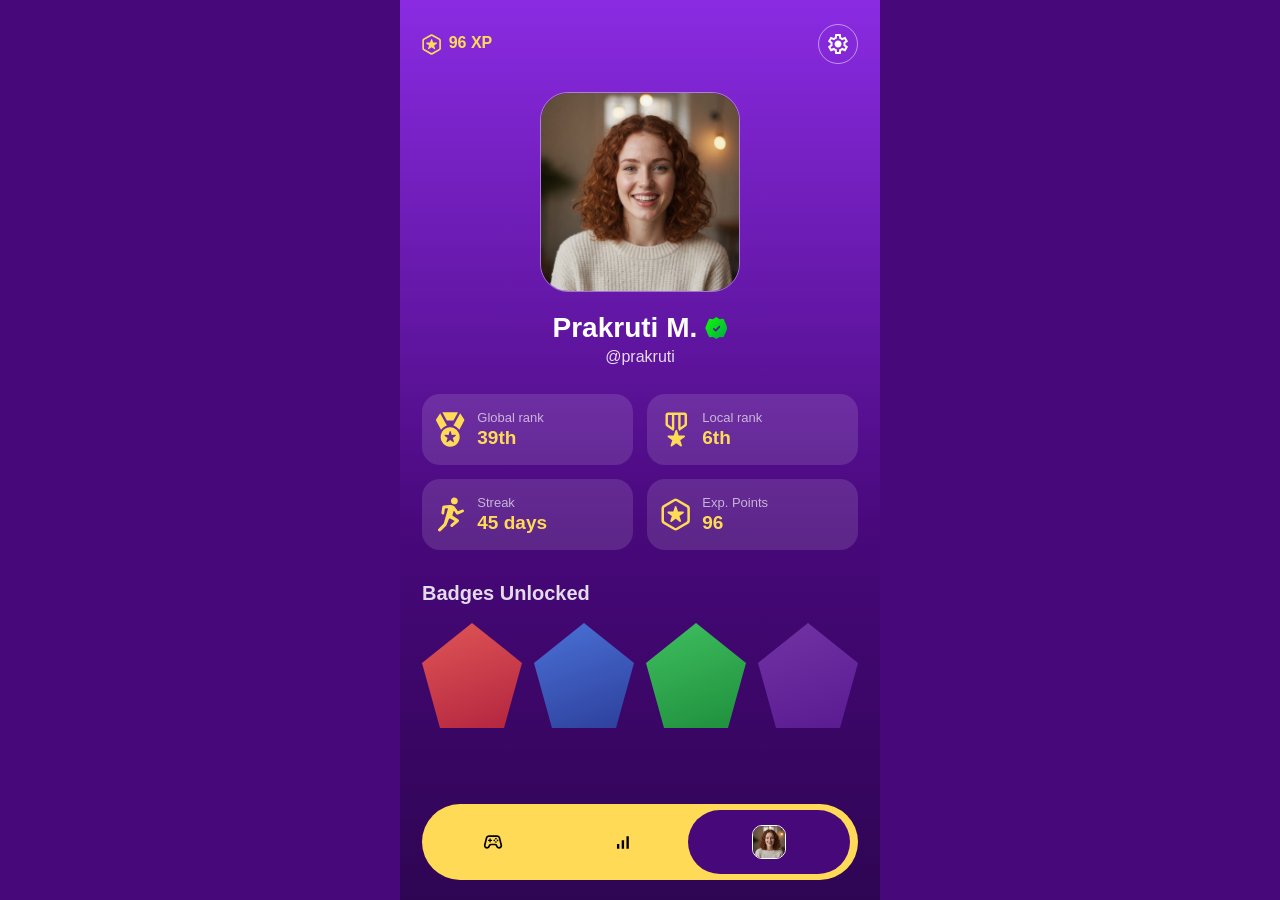
==== index.html @ 7dae18c5 "landing page designed" ====
<!DOCTYPE html>
<html lang="en">
<head>
  <meta charset="UTF-8">
  <meta name="viewport" content="width=device-width, initial-scale=1.0, maximum-scale=1.0, user-scalable=no">
  <title>Profile</title>
  <link rel="stylesheet" href="styles/styles.css">
</head>
<body>

<div class="phone">

  <!-- Top bar -->
  <div class="topbar">
    <div class="xp-badge">
      <div class="Shape">
        <img src="assets/icons/starshape.svg" class="gear-icon" alt="XP">
      </div>
      <span class="XP">96 XP</span>
    </div>

    <div class="Stack">
      <img src="assets/icons/settinhg-white.svg" class="gear-icon" alt="Settings">
    </div>
  </div>

  <!-- Avatar -->
  <div class="photo-wrap">
    <img src="assets/icons/Silvia.avif" alt="Prakruti M." class="photo">
  </div>

  <!-- Name -->
  <div class="name-row">
    <h1 class="name">Prakruti M.</h1>

    <div class="verified-badge">
      <svg viewBox="0 0 24 24" fill="none">
        <path
          d="M7 12.5L10.5 16L17.5 8.5"
          stroke="#5A1295"
          stroke-width="3"
          stroke-linecap="round"
          stroke-linejoin="round" />
      </svg>
    </div>
  </div>

  <p class="username">@prakruti</p>

  <!-- Stats -->
  <div class="stats-grid">

    <div class="stat-card">
      <img src="assets/icons/globalrank-shape-4.svg" class="stat-icon" alt="">
      <div class="stat-text">
        <span class="stat-label">Global rank</span>
        <span class="stat-value">39th</span>
      </div>
    </div>

    <div class="stat-card">
      <img src="assets/icons/localrank-shape-3.svg" class="stat-icon" alt="">
      <div class="stat-text">
        <span class="stat-label">Local rank</span>
        <span class="stat-value">6th</span>
      </div>
    </div>

    <div class="stat-card">
      <img src="assets/icons/streak-shape-2.svg" class="stat-icon" alt="">
      <div class="stat-text">
        <span class="stat-label">Streak</span>
        <span class="stat-value">45 days</span>
      </div>
    </div>

    <div class="stat-card">
      <img src="assets/icons/starshape.svg" class="stat-icon" alt="">
      <div class="stat-text">
        <span class="stat-label">Exp. Points</span>
        <span class="stat-value">96</span>
      </div>
    </div>

  </div>

  <!-- Badges -->
  <h2 class="badges-title">Badges Unlocked</h2>

  <div class="badges-row">
    <div class="badge badge-red"></div>
    <div class="badge badge-blue"></div>
    <div class="badge badge-green"></div>
    <div class="badge badge-purple"></div>
  </div>

  <!-- Bottom Navigation -->
  <nav class="bottom-nav">

    <button class="play" type="button" aria-label="Play">
      <img
        src="assets/icons/joystick1.svg"
        class="controller-icon"
        alt="">
    </button>

    <button class="analyse" type="button" aria-label="Statistics">
      <img
        src="assets/icons/barchart.svg"
        class="barchart-symbol"
        alt="">
    </button>

    <button class="profile" type="button" aria-label="Profile">
      <div class="avatar">
        <img
          src="assets/icons/Silvia.avif"
          class="avatar-img"
          alt="Profile">
      </div>
    </button>

  </nav>

</div>

</body>
</html>
---- styles/styles.css ----
/* ============================
   RESET
============================ */
* {
  margin: 0;
  padding: 0;
  box-sizing: border-box;
}

body {
  font-family: 'SpaceGrotesk-Light_', -apple-system, BlinkMacSystemFont, sans-serif;
  background-color: #470879;
}

/* ============================
   PHONE / PAGE WRAPPER
   (mobile-only, flexbox column)
============================ */
.phone {
  width: 100%;
  max-width: 480px;
  min-height: 100vh;
  margin: 0 auto;
  display: flex;
  flex-direction: column;
  align-items: center;
  background: linear-gradient(180deg, #8a2be2 0%, #470879 60%, #2e0553 100%);
  padding: 24px 22px 100px 22px;
  overflow-x: hidden;
}

/* ============================
   TOP BAR
============================ */
.topbar {
  width: 100%;
  display: flex;
  flex-direction: row;
  justify-content: space-between;
  align-items: center;
  margin-bottom: 28px;
}

.xp-badge {
  display: flex;
  flex-direction: row;
  align-items: center;
  gap: 8px;
}

/* Star shape (given as solid block clipped to star) */
.Shape {
  /* width: 18.7px;
  height: 21px;
  flex-grow: 0;
  background-color: #ffda57;
  clip-path: polygon(
    50% 0%, 61% 35%, 98% 35%, 68% 57%,
    79% 91%, 50% 70%, 21% 91%, 32% 57%,
    2% 35%, 39% 35%
  ); */
  width: 18.7px;
  height: 21px;
  flex-grow: 0;
  /* background-color: #ffda57; */
}

.XP {
  width: 44px;
  height: 21px;
  flex-grow: 0;
  font-family: SpaceGrotesk-Light_, sans-serif;
  font-size: 16px;
  font-weight: bold;
  font-stretch: normal;
  font-style: normal;
  line-height: normal;
  letter-spacing: normal;
  color: #ffda57;
  white-space: nowrap;
}

/* Settings gear circle */
.Stack {
  width: 40px;
  height: 40px;
  flex-grow: 0;
  display: flex;
  flex-direction: column;
  justify-content: center;
  align-items: center;
  padding: 7px;
  border-radius: 35px;
  border: solid 1px rgba(255, 255, 255, 0.5);
}

.gear-icon {
  width: 100%;
  height: 100%;
  object-fit: contain;
}

/* ============================
   PROFILE PHOTO
============================ */
.photo-wrap {
  width: 200px;
  height: 200px;
  border-radius: 28px;
  overflow: hidden;
  border: 1px solid rgba(255, 255, 255, 0.4);
  margin-bottom: 20px;
}

.photo {
  width: 100%;
  height: 100%;
  object-fit: cover;
  display: block;
}

/* ============================
   NAME
============================ */
.name-row {
  display: flex;
  flex-direction: row;
  align-items: center;
  gap: 8px;
  margin-bottom: 4px;
}

.name {
  font-size: 28px;
  font-weight: bold;
  color: #ffffff;
}

/* .verified-badge {
  width: 22px;
  height: 22px;
  object-fit: contain;
} */
 .verified-badge {
  width: 22.2px;
  height: 22.2px;
  flex-grow: 0;
  background-image: linear-gradient(135deg, #11fd00, #00aa49 100%);
  clip-path: polygon(
    50% 0%,
    65% 10%,
    82% 8%,
    90% 25%,
    100% 50%,
    90% 75%,
    82% 92%,
    65% 90%,
    50% 100%,
    35% 90%,
    18% 92%,
    10% 75%,
    0% 50%,
    10% 25%,
    18% 8%,
    35% 10%
  );
  display: flex;
  align-items: center;
  justify-content: center;
}

.verified-badge svg {
  width: 13px;
  height: 13px;
}

.username {
  font-size: 16px;
  color: rgba(255, 255, 255, 0.85);
  margin-bottom: 28px;
}

/* ============================
   STATS GRID (built with flexbox, not grid)
============================ */
.stats-grid {
  width: 100%;
  display: flex;
  flex-direction: row;
  flex-wrap: wrap;
  gap: 14px;
  margin-bottom: 32px;
}

.stat-card {
  flex: 1 1 calc(50% - 7px);
  min-width: calc(50% - 7px);
  display: flex;
  flex-direction: row;
  align-items: center;
  gap: 12px;
  background-color: rgba(255, 255, 255, 0.12);
  border-radius: 18px;
  padding: 16px 14px;
}

.stat-icon {
  width: 29.3px;
  height: 34.7px;
  flex-grow: 0;
  object-fit: contain;
  flex-shrink: 0;
}

.stat-text {
  display: flex;
  flex-direction: column;
  gap: 2px;
}

.stat-label {
  font-size: 13px;
  color: rgba(255, 255, 255, 0.65);
}

.stat-value {
  font-size: 19px;
  font-weight: bold;
  color: #ffda57;
}

/* ============================
   BADGES
============================ */
.badges-title {
  width: 100%;
  font-size: 20px;
  font-weight: bold;
  color: rgba(255, 255, 255, 0.85);
  margin-bottom: 18px;
}

.badges-row {
  width: 100%;
  display: flex;
  flex-direction: row;
  justify-content: space-between;
  align-items: center;
  gap: 12px;
  margin-bottom: 20px;
}

.badge {
  flex: 1 1 0;
  aspect-ratio: 1 / 1.05;
  clip-path: polygon(50% 0%, 100% 38%, 82% 100%, 18% 100%, 0% 38%);
}

.badge-red {
  background: linear-gradient(160deg, #e05656, #b3243f);
}

.badge-blue {
  background: linear-gradient(160deg, #4a72d6, #2d3f9c);
}

.badge-green {
  background: linear-gradient(160deg, #3fbf5f, #1f8f3d);
}

.badge-purple {
  background: linear-gradient(160deg, #a15fd6, #7a2fbf);
  opacity: 0.5;
}

/* ============================
   BOTTOM NAV
============================ */
.bottom-nav {
  position: fixed;
  left: 50%;
  bottom: 20px;
  transform: translateX(-50%);

  width: calc(100% - 44px);
  max-width: 436px;
  height: 76px;

  display: flex;
  align-items: center;

  padding: 6px;

  background: #ffda57;
  border-radius: 50px;
  box-sizing: border-box;
}

/* ===========================
   NEW: Reset default button styles
   Removes browser's gray button background
=========================== */
.play,
.analyse,
.profile {
  border: none;
  outline: none;
  appearance: none;
  -webkit-appearance: none;
  background: transparent;
  padding: 0;
  margin: 0;
  cursor: pointer;
  font: inherit;
}

/* ---------- Play ---------- */

.play {
  flex: 1;
  height: 100%;

  display: flex;
  justify-content: center;
  align-items: center;

  border-radius: 50px;
}

.controller-icon {
  width: 31px;
  height: 20px;
  object-fit: contain;
}

/* ---------- Analyse ---------- */

.analyse {
  flex: 1;
  height: 100%;

  display: flex;
  justify-content: center;
  align-items: center;

  border-radius: 50px;
}

.barchart-symbol {
  width: 25px;
  height: 19px;
  object-fit: contain;
}

/* ---------- Profile ---------- */

.profile {
  flex: 1.25;

  height: 100%;

  display: flex;
  justify-content: center;
  align-items: center;

  /* Override transparent button background */
  background: #470879;

  border-radius: 999px;

  /* Slight offset to match Zeplin */
  margin-right: 2px;
}

/* ---------- Avatar ---------- */

.avatar {
  width: 34px;
  height: 34px;

  border: 1px solid #fff;
  border-radius: 10px;

  overflow: hidden;

  display: flex;
  justify-content: center;
  align-items: center;

  flex-shrink: 0;
}

.avatar-img {
  width: 100%;
  height: 100%;
  object-fit: cover;
  display: block;
}

/* ===========================
   OPTIONAL
   If some browsers still show
   a gray button background,
   uncomment this block.
=========================== */

/*
button {
  all: unset;
  box-sizing: border-box;
}
*/
/* ============================
   SMALL SCREEN TWEAKS
============================ */
@media (max-width: 360px) {
  .photo-wrap {
    width: 170px;
    height: 170px;
  }

  .name {
    font-size: 24px;
  }
}
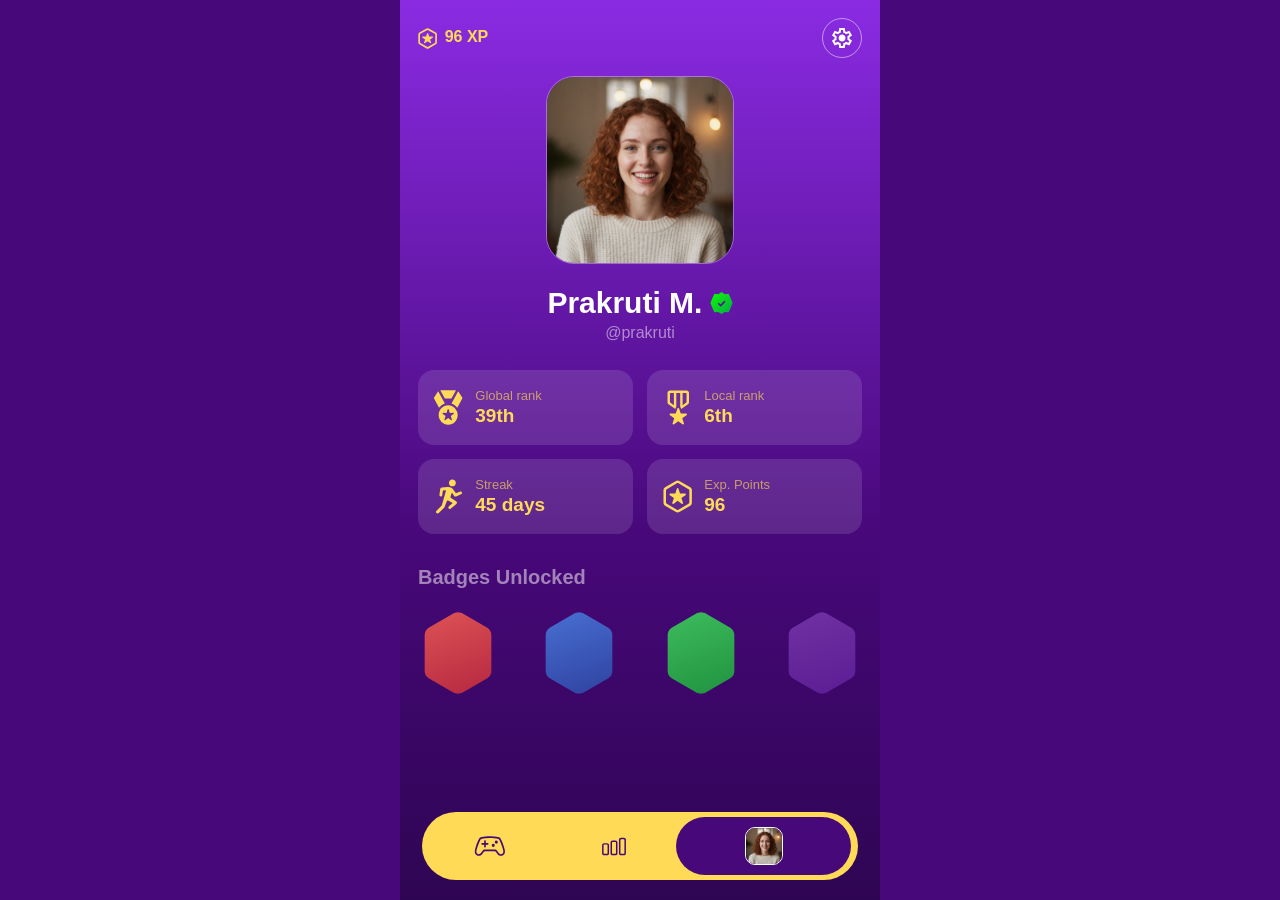
==== commit 5a4c2e72: "photo add" ====
--- a/index.html
+++ b/index.html
@@ -99,14 +99,14 @@
 
     <button class="play" type="button" aria-label="Play">
       <img
-        src="assets/icons/joystick1.svg"
+        src="assets/icons/joystick-symbol.svg"
         class="controller-icon"
         alt="">
     </button>
 
     <button class="analyse" type="button" aria-label="Statistics">
       <img
-        src="assets/icons/barchart.svg"
+        src="assets/icons/barchart-symbol.svg"
         class="barchart-symbol"
         alt="">
     </button>
--- a/styles/styles.css
+++ b/styles/styles.css
@@ -25,7 +25,7 @@
   flex-direction: column;
   align-items: center;
   background: linear-gradient(180deg, #8a2be2 0%, #470879 60%, #2e0553 100%);
-  padding: 24px 22px 100px 22px;
+padding:18px 18px 100px;
   overflow-x: hidden;
 }
 
@@ -38,7 +38,7 @@
   flex-direction: row;
   justify-content: space-between;
   align-items: center;
-  margin-bottom: 28px;
+  margin-bottom: 18px;
 }
 
 .xp-badge {
@@ -104,12 +104,12 @@
    PROFILE PHOTO
 ============================ */
 .photo-wrap {
-  width: 200px;
-  height: 200px;
+  width: 188px;
+  height: 188px;
   border-radius: 28px;
   overflow: hidden;
-  border: 1px solid rgba(255, 255, 255, 0.4);
-  margin-bottom: 20px;
+  border: 1px solid rgba(255, 255, 255, 0.35);
+  margin-bottom: 22px;
 }
 
 .photo {
@@ -131,8 +131,8 @@
 }
 
 .name {
-  font-size: 28px;
-  font-weight: bold;
+  font-size: 30px;
+  font-weight: 700;
   color: #ffffff;
 }
 
@@ -176,7 +176,7 @@
 
 .username {
   font-size: 16px;
-  color: rgba(255, 255, 255, 0.85);
+  color: rgba(255, 255, 255, 0.5);
   margin-bottom: 28px;
 }
 
@@ -200,8 +200,8 @@
   align-items: center;
   gap: 12px;
   background-color: rgba(255, 255, 255, 0.12);
-  border-radius: 18px;
-  padding: 16px 14px;
+  border-radius: 16px;
+  padding: 18px 16px;
 }
 
 .stat-icon {
@@ -220,7 +220,7 @@
 
 .stat-label {
   font-size: 13px;
-  color: rgba(255, 255, 255, 0.65);
+  color: rgba(255, 218, 87, 0.65);
 }
 
 .stat-value {
@@ -236,7 +236,7 @@
   width: 100%;
   font-size: 20px;
   font-weight: bold;
-  color: rgba(255, 255, 255, 0.85);
+  color: rgba(255, 255, 255, 0.5);
   margin-bottom: 18px;
 }
 
@@ -246,16 +246,19 @@
   flex-direction: row;
   justify-content: space-between;
   align-items: center;
-  gap: 12px;
+  gap: 10px;
   margin-bottom: 20px;
 }
 
 .badge {
-  flex: 1 1 0;
-  aspect-ratio: 1 / 1.05;
-  clip-path: polygon(50% 0%, 100% 38%, 82% 100%, 18% 100%, 0% 38%);
-}
-
+    width: 80px;          /* Increase this value */
+  height: 92px;         /* Increase this value */
+
+  flex: none;
+
+  -webkit-mask: url("../assets/icons/hexagon-badge2.svg") center/contain no-repeat;
+  mask: url("../assets/icons/hexagon-badge2.svg") center/contain no-repeat;
+}
 .badge-red {
   background: linear-gradient(160deg, #e05656, #b3243f);
 }
@@ -284,12 +287,12 @@
 
   width: calc(100% - 44px);
   max-width: 436px;
-  height: 76px;
-
-  display: flex;
-  align-items: center;
-
-  padding: 6px;
+  height: 68px;
+
+  display: flex;
+  align-items: center;
+
+  padding: 5px;
 
   background: #ffda57;
   border-radius: 50px;
@@ -355,7 +358,7 @@
 /* ---------- Profile ---------- */
 
 .profile {
-  flex: 1.25;
+  flex: 1.4;
 
   height: 100%;
 
@@ -375,8 +378,8 @@
 /* ---------- Avatar ---------- */
 
 .avatar {
-  width: 34px;
-  height: 34px;
+  width: 38px;
+  height: 38px;
 
   border: 1px solid #fff;
   border-radius: 10px;
